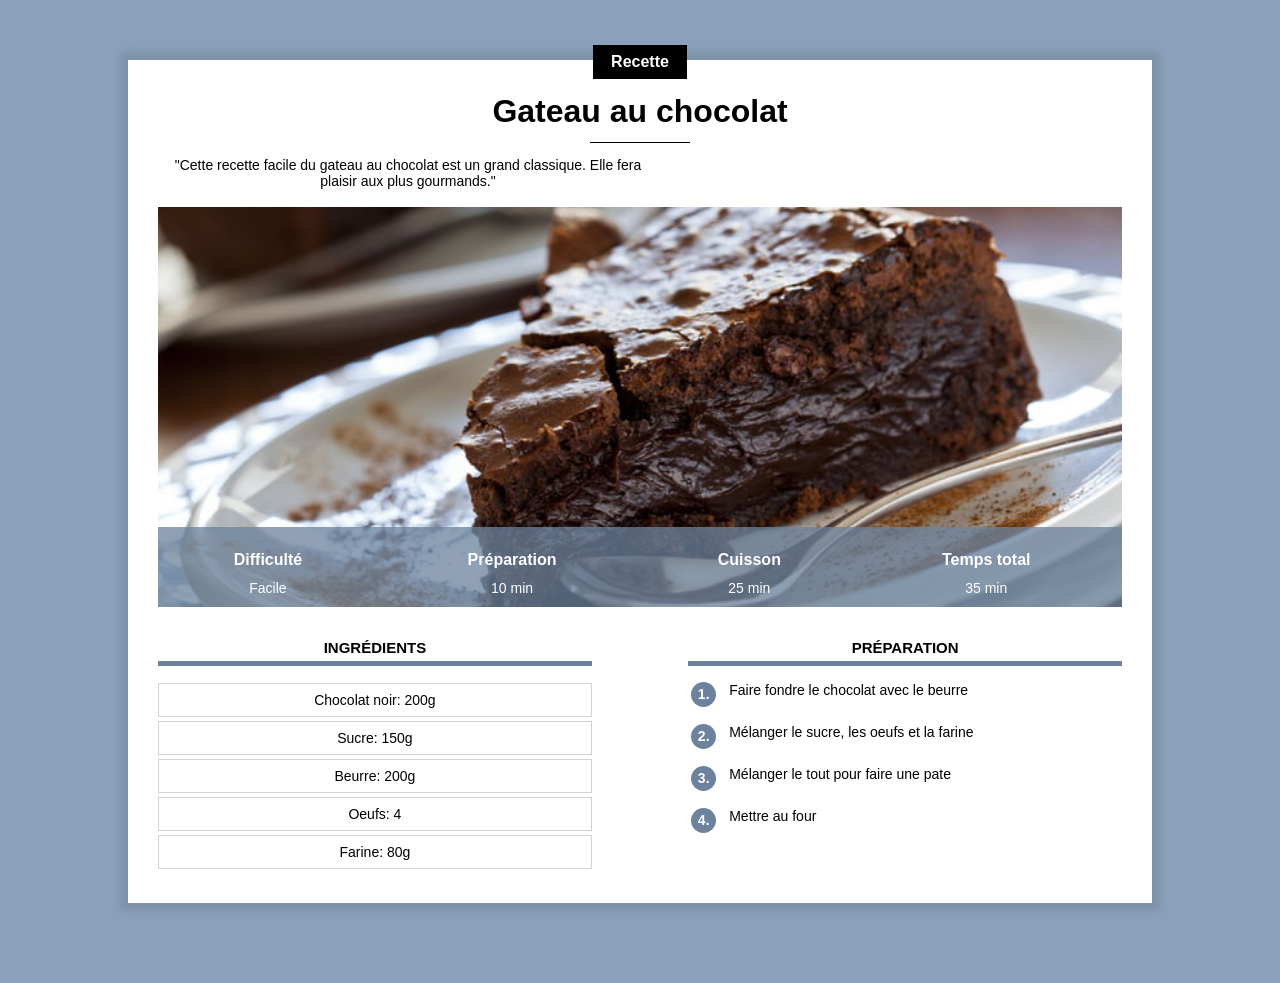
==== index.html @ b2d5834b "Add files via upload" ====
<!DOCTYPE html>
<html lang="fr">
    <head>
        <title>Gateau au chocolat</title>
        <meta charset="UTF-8">
        <link rel="stylesheet" href="recette.css"/>
    </head>
    <body>
        

        <div class="contenu">

            <div class="centre categorie">
                <p class="categorie">Recette</p>
            </div>

            <h1>Gateau au chocolat</h1>
            <div class="separateur"></div>
            <div class="description">
                <p class="description">"Cette recette facile du gateau au chocolat est un grand classique. Elle fera plaisir aux plus gourmands."</p>
            </div>
            
            <div class="info">
                <img class="centre info" style="display: block;" src="gateau.jpg">
                
                <table class="info">
                    <tr>
                        <th>Difficulté</th>
                        <th>Préparation</th>
                        <th>Cuisson</th>
                        <th>Temps total</th>
                    </tr>
                    <tr>
                        <td>Facile</td>
                        <td>10 min</td>
                        <td>25 min</td>
                        <td>35 min</td>
                    </tr>
                </table>
            </div>

            <div>
                <div class="colonne1 colonne">
                    <h2>Ingrédients</h2>
                    <div class="ingredients">
                        <p>Chocolat noir: 200g</p>
                        <p>Sucre: 150g</p>
                        <p>Beurre: 200g</p>
                        <p>Oeufs: 4</p>
                        <p>Farine: 80g</p>
                    </div>
                </div>
                <div class="colonne2 colonne">
                    <h2>Préparation</h2>
                    <table class="preparation">
                        <tr><td><p class="numero">1.</p></td><td class="preparation_etape">Faire fondre le chocolat avec le beurre</td></tr>
                        <tr><td><p class="numero">2.</p></td><td class="preparation_etape">Mélanger le sucre, les oeufs et la farine</td></tr>
                        <tr><td><p class="numero">3.</p></td><td class="preparation_etape">Mélanger le tout pour faire une pate</td></tr>
                        <tr><td><p class="numero">4.</p></td><td class="preparation_etape">Mettre au four</td></tr> 
                    </table>
                </div>
            </div>
        </div>
    </body>
</html>
---- recette.css ----
*{
    overflow: auto;
}

body {
    background-color: #8BA1BB;
    font-family: Arial;
    margin: 0;
}

p.categorie{
    background: black;
    color: white;
    display: inline-block;
    margin-top: -15px;
    padding: 8px 18px;
    margin-bottom: 0px;
    font-weight: bold;
    font-size: 16px;
}

div.contenu{
    background-color: white;
    margin: 60px 10% 80px 10%;
    padding: 0px 30px 30px 30px;
    min-width: 350px;
    box-shadow: 0px 0px 8px 8px rgba(0, 0, 0, 0.1) ;
    overflow: visible;

}

h1{
    text-align: center;
    margin-bottom: 12px;
    margin-top: 10px;
}

p.description{
    text-align: center;
    max-width: 500px;
    display: inline-block;
    font-size: 14px;
}

.centre{
    text-align: center;
    width: 100%;
}

div.categorie{
    margin-bottom: 0px;
    margin-top: 0px;
    overflow: visible;
}

div.separateur{
    background-color: black;
    width: 100px;
    height: 1px;
    margin-left: auto;
    margin-right: auto;
}

div.info{
    position: relative; 
}

table.info{
    position: absolute; 
    bottom: 0; 
    width: 100%; 
    color:white;
    background-color: #6C829DC0; 
    height: 80px;
}

table.info td{
    text-align: center;
    font-size: 14px;
    vertical-align: top;
}

table.info th{
    font-size: 16px;
    vertical-align: bottom;
    padding: 8px;
}

img.info{
    display: block;
    max-height: 400px;
    object-fit: cover;
    min-height: 200px;
    background-color: lightgray;
}

div.colonne1, div.colonne2{
    width: 45%;
    margin-top: 20px;
}

div.colonne h2{
    text-align: center;
    text-transform: uppercase;
    font-size: 15px;
    border-bottom: 5px solid #6C829D;
    padding-bottom: 5px;
}

div.colonne1{
    display: inline-block;
    margin-right: 10%;
}

div.colonne2{
    float: right;
}

div.ingredients p{
    text-align: center;
    border: 1px solid lightgray;
    font-size: 14px;
    padding: 8px 0px;
    margin-top: 4px;
    margin-bottom: 0px;
}

table.preparation p.numero{
    background-color: #6C829D;
    color: white;
    width: 25px;
    height: 25px;
    text-align: center;
    font-size: 14px;
    font-weight: bold;
    padding-top: 4px;
    box-sizing: border-box;
    border-radius: 50%;
    margin: 0px;
}

table.preparation td{
    vertical-align: top;
}

table.preparation td.preparation_etape{
    font-size: 14px;
    padding-left: 10px;
    padding-bottom: 10px;
}

table.preparation tr{
    height: 40px;    
}
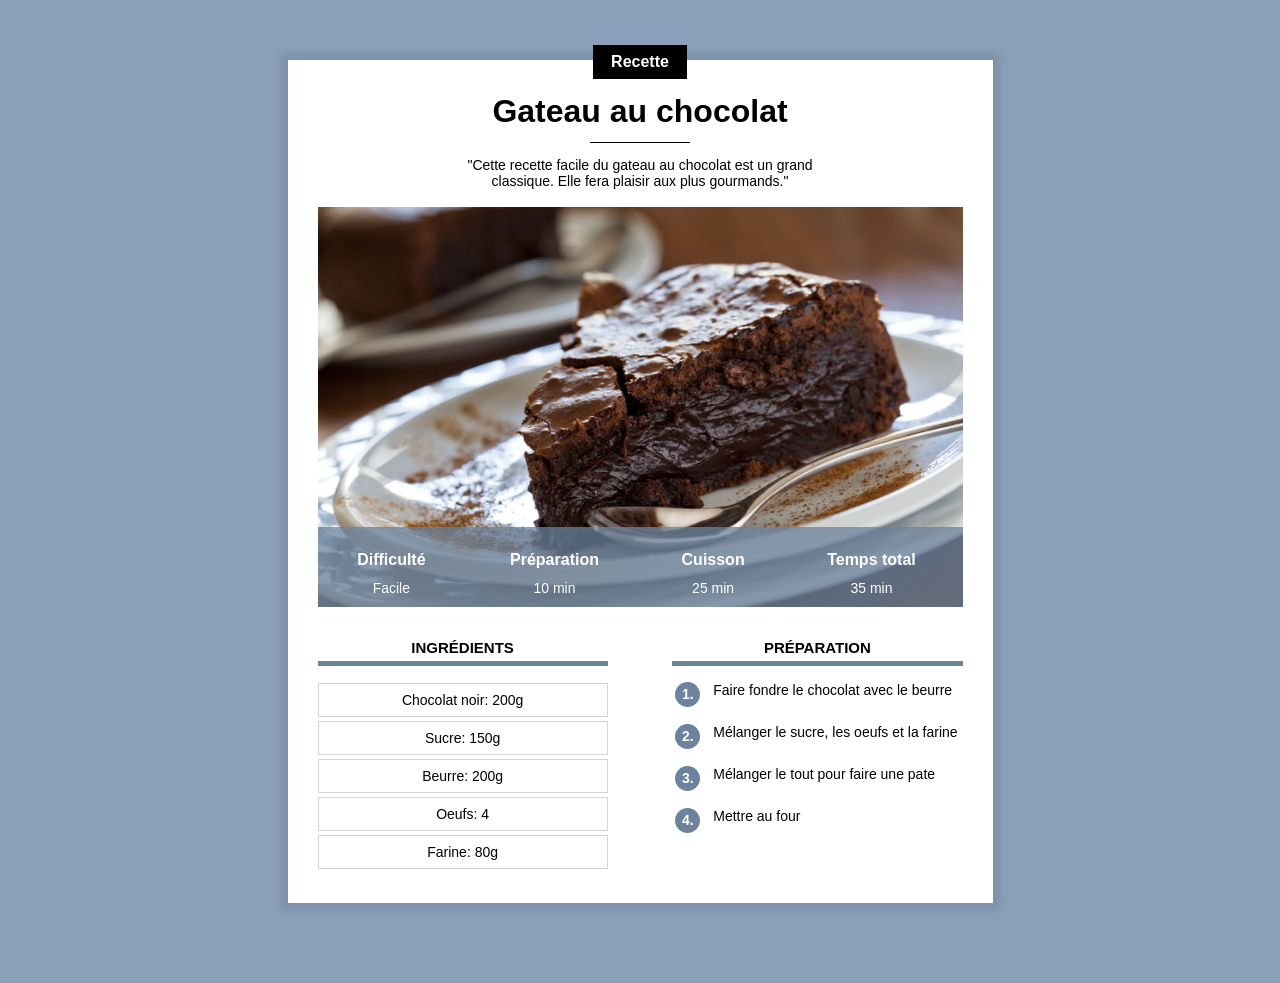
==== commit c89ac6be: "Add files via upload" ====
--- a/index.html
+++ b/index.html
@@ -3,6 +3,7 @@
     <head>
         <title>Gateau au chocolat</title>
         <meta charset="UTF-8">
+        <meta name="viewport" content="width=device-width, initial-scale=1.0">
         <link rel="stylesheet" href="recette.css"/>
     </head>
     <body>
@@ -16,7 +17,7 @@
 
             <h1>Gateau au chocolat</h1>
             <div class="separateur"></div>
-            <div class="description">
+            <div class="centre">
                 <p class="description">"Cette recette facile du gateau au chocolat est un grand classique. Elle fera plaisir aux plus gourmands."</p>
             </div>
             
--- a/recette.css
+++ b/recette.css
@@ -21,12 +21,10 @@
 
 div.contenu{
     background-color: white;
-    margin: 60px 10% 80px 10%;
-    padding: 0px 30px 30px 30px;
-    min-width: 350px;
+    margin: 40px 8px 40px 8px;
+    padding: 0px 8px 20px 8px;
     box-shadow: 0px 0px 8px 8px rgba(0, 0, 0, 0.1) ;
     overflow: visible;
-
 }
 
 h1{
@@ -37,7 +35,7 @@
 
 p.description{
     text-align: center;
-    max-width: 500px;
+    max-width: 400px;
     display: inline-block;
     font-size: 14px;
 }
@@ -71,17 +69,17 @@
     width: 100%; 
     color:white;
     background-color: #6C829DC0; 
-    height: 80px;
+    height: 50px;
 }
 
 table.info td{
     text-align: center;
-    font-size: 14px;
+    font-size: 12px;
     vertical-align: top;
 }
 
 table.info th{
-    font-size: 16px;
+    font-size: 14px;
     vertical-align: bottom;
     padding: 8px;
 }
@@ -94,8 +92,8 @@
     background-color: lightgray;
 }
 
-div.colonne1, div.colonne2{
-    width: 45%;
+div.colonne{
+    width: 100%;
     margin-top: 20px;
 }
 
@@ -109,11 +107,6 @@
 
 div.colonne1{
     display: inline-block;
-    margin-right: 10%;
-}
-
-div.colonne2{
-    float: right;
 }
 
 div.ingredients p{
@@ -153,3 +146,44 @@
     height: 40px;    
 }
 
+/*style pour ordinateur*/
+@media only screen and (min-width: 768px){
+    div.contenu{
+        margin: 60px 10% 80px 10%;
+        padding: 0px 30px 30px 30px;
+        min-width: 350px;
+    }
+
+    table.info{
+        height: 80px;
+    }
+
+    table.info td{
+        font-size: 14px;
+    }
+
+    table.info th{
+        font-size: 16px;
+    }
+
+    div.colonne{
+        width: 45%;
+    }
+
+    div.colonne1{
+        margin-right: 10%;
+    }
+
+    div.colonne2{
+        float: right;
+    }
+}
+
+@media only screen and (min-width: 900px){
+    div.contenu{
+        margin-left: auto;
+        margin-right: auto;
+        padding: 0px 30px 30px 30px;
+        width: 645px;
+    }
+}
